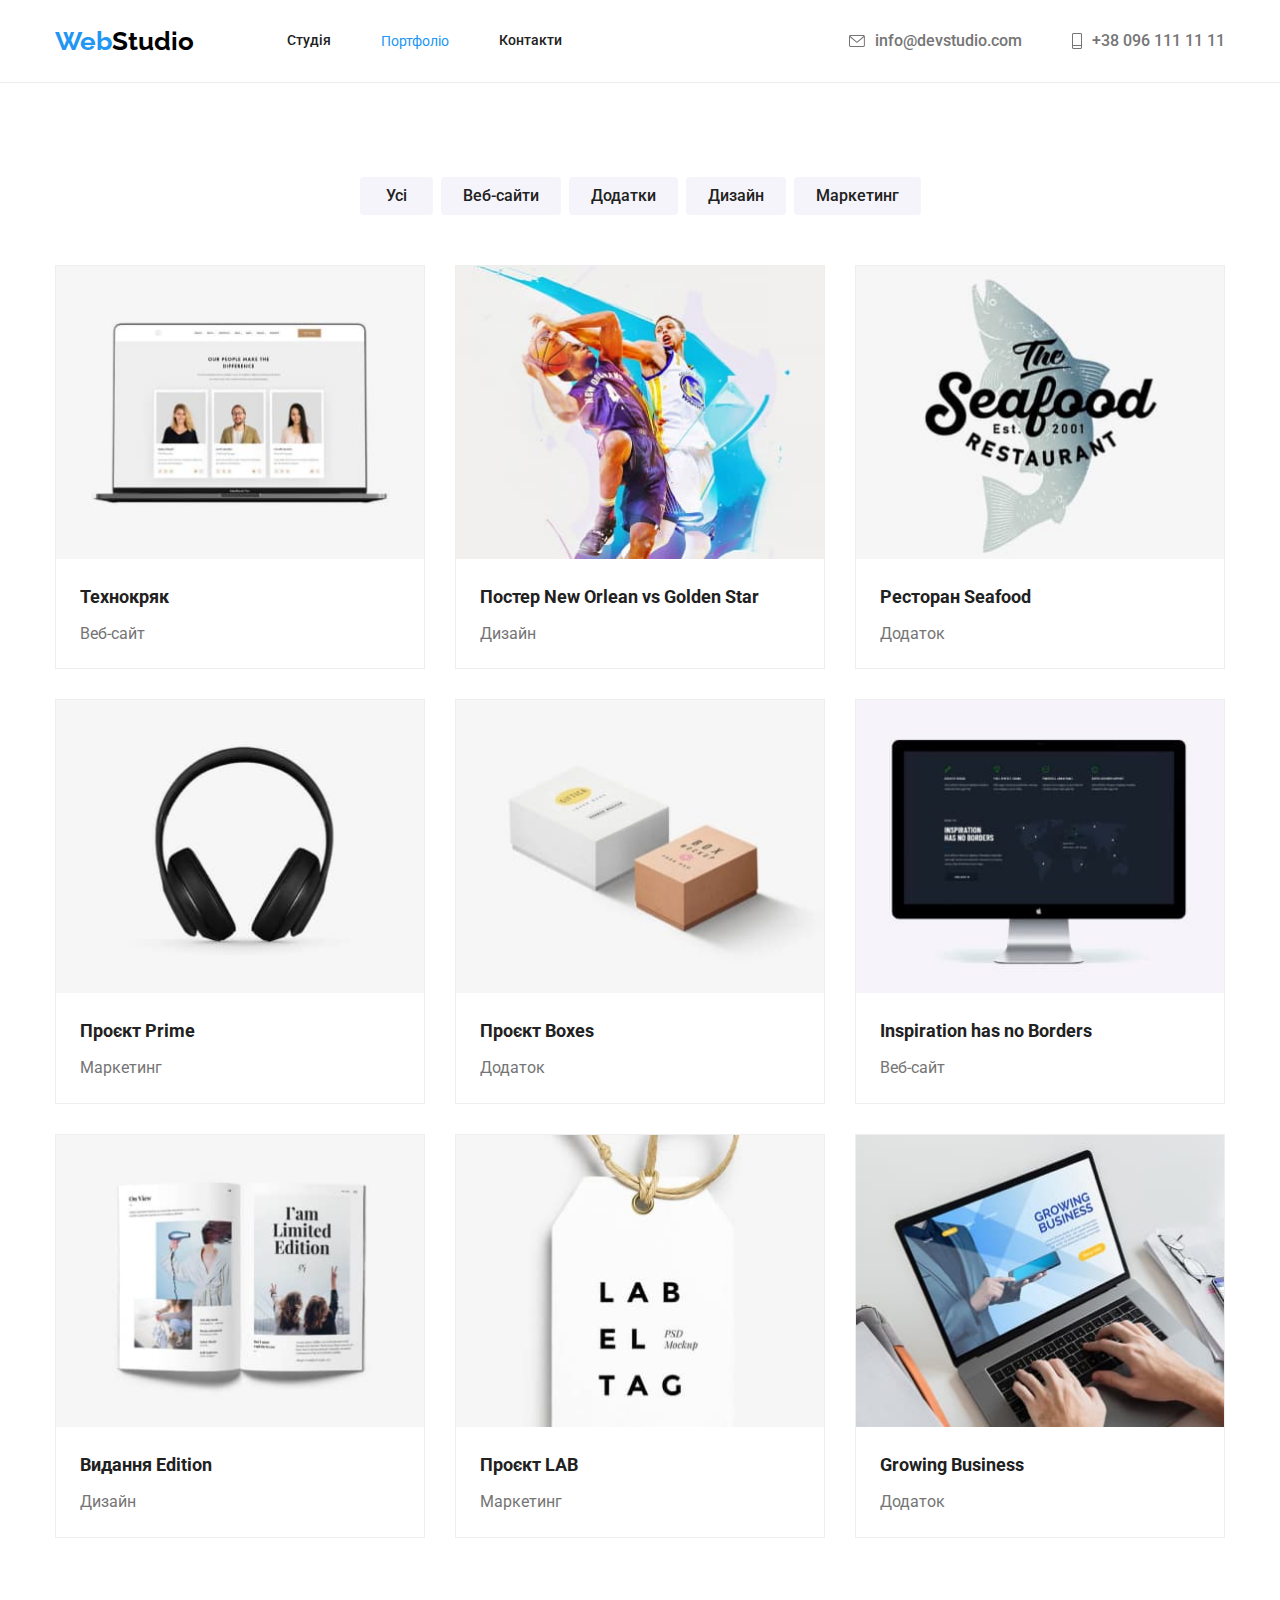
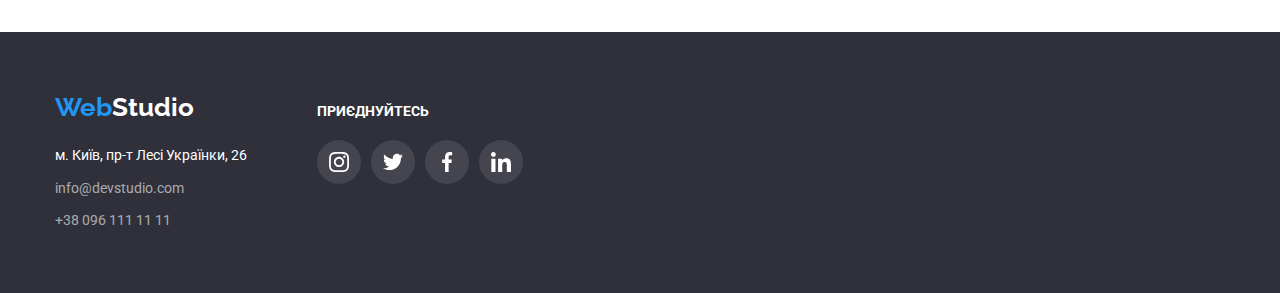
==== portfolio.html @ 89efb615 "1" ====
<!DOCTYPE html>
<html lang="uk">
  <head>
    <meta charset="UTF-8" />
    <meta http-equiv="X-UA-Compatible" content="IE=edge" />
    <meta name="viewport" content="width=device-width, initial-scale=1.0" />
    <title>Portfolio</title>
    <link rel="preconnect" href="https://fonts.googleapis.com" />
    <link rel="preconnect" href="https://fonts.gstatic.com" crossorigin />
    <link
      href="https://fonts.googleapis.com/css2?family=Raleway:wght@700&family=Roboto:wght@400;500;700;900&display=swap"
      rel="stylesheet"
    />
    <link
      rel="stylesheet"
      href="https://cdn.jsdelivr.net/npm/modern-normalize@1.1.0/modern-normalize.min.css"
    />
    <link rel="stylesheet" href="./css/styles.css" />
  </head>
  <body>
    <header class="line">
      <div class="container header-flex">
        <nav class="head-menu">
          <a href="./index.html" class="logo" lang="en"> Web<span class="logo2">Studio</span></a>
          <ul class="site-navigation list">
            <li class="item"><a href="./index.html" class="site-nav">Студія</a></li>
            <li class="item"><a href="./portfolio.html" class="class-nav">Портфоліо</a></li>
            <li class="item"><a href="" class="site-nav">Контакти</a></li>
          </ul>
        </nav>
        <ul class="list contact-menu">
          <li class="header-contact">
            <a href="mailto:info@devstudio.com" class="class-contact">
              <svg class="contact-icon-svg" width="16" height="12">
                <use href="./images/icons.svg#icon-envelope"></use>
              </svg>
              info@devstudio.com
            </a>
          </li>
          <li class="header-contact">
            <a href="tel:+380961111111" class="class-contact">
              <svg class="contact-icon-svg" width="10" height="16">
                <use href="./images/icons.svg#icon-vector"></use>
              </svg>
              +38 096 111 11 11
            </a>
          </li>
        </ul>
      </div>
    </header>
    <section class="section">
      <div class="container">
        <!-- Кнопки портфоліо -->

        <h1 class="visually-hidden">Портфоліо</h1>
        <ul class="list btn-flex">
          <li class="list-btn"><button type="button" class="button-portfolio">Усі</button></li>
          <li class="list-btn">
            <button type="button" class="button-portfolio">Веб-сайти</button>
          </li>
          <li class="list-btn"><button type="button" class="button-portfolio">Додатки</button></li>
          <li class="list-btn"><button type="button" class="button-portfolio">Дизайн</button></li>
          <li class="list-btn">
            <button type="button" class="button-portfolio">Маркетинг</button>
          </li>
        </ul>

        <!-- Сітка єлементів -->

        <ul class="list flex-container">
          <li class="flex-element">
            <a href="" class="portfolio-link">
              <img src="./images/img_port_1.jpg" width="370" alt=" Вигляд Веб сайту технокряк " />
              <div class="portfolio-box">
                <h2 class="title-h2-2">Технокряк</h2>
                <p class="text-team-2">Веб-сайт</p>
              </div></a
            >
          </li>
          <li class="flex-element">
            <a href="" class="portfolio-link">
              <div class="portfolio-wrapper">
                <img
                  src="./images/img_port_2.jpg"
                  width="370"
                  alt="Дизайн постеру New Orlean vs Golden Star"
                />
                <p class="overlay">
                  Ресурс пропонує комплексні пропозиції з різним рівнем функціоналу та сервісів. Все
                  це дозволить відвідувачу отримати вичерпні відомості про компанію чи приватну
                  особу.
                </p>
              </div>
              <div class="portfolio-box">
                <h2 class="title-h2-2">Постер <span lang="en">New Orlean vs Golden Star</span></h2>
                <p class="text-team-2">Дизайн</p>
              </div></a
            >
          </li>
          <li class="flex-element">
            <a href="" class="portfolio-link">
              <img
                src="./images/img_port_3.jpg"
                width="370"
                alt="Вигляд додатку до ресторану Морепродукти"
              />
              <div class="portfolio-box">
                <h2 class="title-h2-2">Ресторан <span lang="en">Seafood</span></h2>
                <p class="text-team-2">Додаток</p>
              </div></a
            >
          </li>
          <li class="flex-element">
            <a href="" class="portfolio-link">
              <img src="./images/img_port_4.jpg" width="370" alt="Маркетинг проєкту Премьер" />
              <div class="portfolio-box">
                <h2 class="title-h2-2">Проєкт <span lang="en">Prime</span></h2>
                <p class="text-team-2">Маркетинг</p>
              </div></a
            >
          </li>
          <li class="flex-element">
            <a href="" class="portfolio-link">
              <img src="./images/img_port_5.jpg" width="370" alt="додаток проєкту Коробочки" />
              <div class="portfolio-box">
                <h2 class="title-h2-2">Проєкт <span lang="en">Boxes</span></h2>
                <p class="text-team-2">Додаток</p>
              </div></a
            >
          </li>
          <li class="flex-element">
            <a href="" class="portfolio-link">
              <img
                src="./images/img_port_6.jpg"
                width="370"
                alt="Вигляд веб сайту Натхнення немає кордонів"
              />
              <div class="portfolio-box">
                <h2 class="title-h2-2" lang="en">Inspiration has no Borders</h2>
                <p class="text-team-2">Веб-сайт</p>
              </div></a
            >
          </li>
          <li class="flex-element">
            <a href="" class="portfolio-link">
              <img
                src="./images/img_port_7.jpg"
                width="370"
                alt="Віигляд дизайну видання Лімитована версія"
              />
              <div class="portfolio-box">
                <h2 class="title-h2-2">Видання <span lang="en">Edition</span></h2>
                <p class="text-team-2">Дизайн</p>
              </div></a
            >
          </li>
          <li class="flex-element">
            <a href="" class="portfolio-link">
              <img src="./images/img_port_8.jpg" width="370" alt="маркетинг проєкту ЛАБ" />
              <div class="portfolio-box">
                <h2 class="title-h2-2">Проєкт <span lang="en">LAB</span></h2>
                <p class="text-team-2">Маркетинг</p>
              </div></a
            >
          </li>
          <li class="flex-element">
            <a href="" class="portfolio-link">
              <img
                src="./images/img_port_9.jpg"
                width="370"
                alt="Вигляд додатку Зростаючий бізнес"
              />
              <div class="portfolio-box">
                <h2 class="title-h2-2" lang="en">Growing Business</h2>
                <p class="text-team-2">Додаток</p>
              </div></a
            >
          </li>
        </ul>
      </div>
    </section>
    <footer class="section-footer">
      <div class="container footer-block">
        <div class="">
          <a href="./index.html" class="logo" lang="en"> Web<span class="logo3">Studio</span></a>
          <address class="contact">
            <ul class="site-footer list">
              <li class="footer-bottom">
                <a href="https://goo.gl/maps/ReowiNLjcF3ipeQF8" class="site-footer-2 link"
                  >м. Київ, пр-т Лесі Українки, 26</a
                >
              </li>
              <li class="footer-bottom">
                <a href="mailto:info@devstudio.com" class="site-footer link">info@devstudio.com</a>
              </li>
              <li><a href="tel:+380961111111" class="site-footer link">+38 096 111 11 11</a></li>
            </ul>
          </address>
        </div>

        <!-- Футер соцмережі -->

        <div class="footer-list">
          <p class="footer-connect">Приєднуйтесь</p>
          <ul class="list footer-icon">
            <li>
              <a href="" class="footer-fon">
                <svg aria-label="" width="20" height="20">
                  <use href="./images/icons.svg#icon-instagram"></use>
                </svg>
              </a>
            </li>
            <li>
              <a href="" class="footer-fon">
                <svg aria-label="" width="20" height="20">
                  <use href="./images/icons.svg#icon-twitter"></use>
                </svg>
              </a>
            </li>
            <li>
              <a href="" class="footer-fon">
                <svg aria-label="" width="20" height="20">
                  <use href="./images/icons.svg#icon-facebook"></use>
                </svg>
              </a>
            </li>
            <li>
              <a href="" class="footer-fon">
                <svg aria-label="" width="20" height="20">
                  <use href="./images/icons.svg#icon-linkedin"></use>
                </svg>
              </a>
            </li>
          </ul>
        </div>
      </div>
    </footer>
  </body>
</html>
---- css/styles.css ----
:root {
  --primary-font-color: rgba(117, 117, 117, 1);
  --primari-buckground-color: rgba(255, 255, 255, 1);
  --secondary-font-color: rgba(33, 150, 243, 1);
  --third-font-color: rgba(33, 33, 33, 1);
  --font-color-footer: rgba(255, 255, 255, 0.6);
  --font-color-logo-2: rgba(0, 0, 0, 1);
  --buckground-color-1: rgba(245, 244, 250, 1);
  --buckground-color-2: rgba(47, 48, 58, 1);
  --contact-color: rgba(117, 117, 117, 1);
}

body {
  background-color: var(--primari-buckground-color);
  color: var(--primary-font-color);
  font-family: 'Roboto', sans-serif;
  font-weight: 400;
  font-size: 14px;
}

/* Відміна підкреслення у посилань */

a {
  text-decoration: none;
}

/* a:hover {
  color: #2196F3;
}

a:hover svg {
  color: #2196F3;
} */

/* Скидання маркувань списку */

.list {
  list-style: none;
}

img {
  display: block;
}

/* Скидання стилів марджин */

h1,
h2,
h3,
h4,
p {
  margin-top: 0;
  margin-bottom: 0;
}

ul {
  margin-top: 0;
  margin-bottom: 0;
  padding-left: 0;
}

/* Приховання заголовків */

.visually-hidden {
  position: absolute;
  white-space: nowrap;
  width: 1px;
  height: 1px;
  overflow: hidden;
  border: 0;
  padding: 0;
  clip: rect(0 0 0 0);
  clip-path: inset(50%);
  margin: -1px;
}

img {
  display: block;
  max-width: 100%;
  height: auto;
}

/* Ширина */

.container {
  width: 1200px;
  margin-left: auto;
  margin-right: auto;
  padding-left: 15px;
  padding-right: 15px;
}

/* Відступи */

.section {
  padding-top: 94px;
  padding-bottom: 94px;
}

.header-flex {
  display: flex;
  align-items: center;
}

/* Логотип */

.logo {
  color: var(--secondary-font-color);
  font-family: 'Raleway', 'sans-serif';
  font-weight: 700;
  font-size: 26px;
  line-height: 1.19;
}

.logo2 {
  color: var(--font-color-logo-2);
}

.logo3 {
  color: var(--primari-buckground-color);
}

/*  Навігація */

.site-navigation {
  display: flex;
  margin-left: 93px;
}

.site-navigation .item:not(:last-child) {
  margin-right: 50px;
}

.head-menu {
  display: flex;
  align-items: center;
}

.site-nav {
  color: var(--third-font-color);
  font-weight: 500;
  line-height: 1.14;

  display: block;
  padding-top: 32px;
  padding-bottom: 32px;
}

.site-nav:hover,
.site-nav:focus {
  color: var(--secondary-font-color);
}

.class-nav {
  color: var(--secondary-font-color);

  display: block;
  padding-top: 32px;
  padding-bottom: 32px;
}

.class-contact {
  display: inline-flex;
  padding: 32px 0px 32px;
  align-items: center;

  color: var(--contact-color);
  font-weight: 500;
  line-height: 1.14;
  font-size: 16px;
}

.class-contact:hover,
.class-contact:focus {
  color: var(--secondary-font-color);
}

.line {
  border-bottom: 1px solid rgba(236, 236, 236, 1);
}

/* Герой */

.title-h1 {
  text-transform: uppercase;
  color: var(--primari-buckground-color);
  font-weight: 900;
  font-size: 44px;
  line-height: 1.36;

  max-width: 696px;
  margin-left: auto;
  margin-right: auto;
  margin-bottom: 30px;
}

.section-hero {
  background-image: linear-gradient(rgba(47, 48, 58, 0.4), rgba(47, 48, 58, 0.4)),
    url(../images/bg.jpg);

  background-repeat: no-repeat;
  background-position: center;

  padding-top: 200px;
  padding-bottom: 200px;
  text-align: center;
  background-color: var(--buckground-color-2);
  background-size: 1600px;
}

/* Кнопка замовлення */

.button-posluga {
  background-color: var(--secondary-font-color);
  color: var(--primari-buckground-color);
  cursor: pointer;
  font-weight: 700;
  font-size: 16px;
  line-height: 1.87;
  border-radius: 4px;
  border: none;

  display: inline-block;
  width: 216px;
  height: 50px;
}

.button-posluga:hover,
.button-posluga:focus {
  background-color: rgba(24, 140, 232, 1);
  color: var(--primari-buckground-color);
  cursor: pointer;
}

/* Заголовок переваг */

.title-h3 {
  text-transform: uppercase;
  color: var(--third-font-color);
  font-weight: 700;
  font-size: 14px;
  line-height: 1.14;
  max-width: 270px;

  margin-bottom: 10px;
}

/* Перелік переваг */

.list-perevag {
  display: flex;
  column-gap: 30px;
}

.text-perevag {
  line-height: 1.7;
  max-width: 270px;
}

/* Заголовок наша робота-команда */

.title-h2 {
  color: var(--third-font-color);
  font-weight: 700;
  font-size: 36px;
  line-height: 1.16;

  margin-bottom: 50px;
  text-align: center;
}

.section-bott {
  padding-bottom: 94px;
}

/* Наша робота */

.hobby {
  display: flex;
  column-gap: 30px;
}

/* колір фону команди*/

.color-team {
  background-color: var(--buckground-color-1);
}

.list-team {
  display: flex;
  column-gap: 30px;
}

.color-foto-team {
  background-color: var(--primari-buckground-color);
  max-width: 270px;
  text-align: center;
}

.profession {
  color: var(--primary-font-color);
  font-size: 16px;
  line-height: 1.9;
  margin-bottom: 16px;
}

.text-team {
  font-size: 16px;
  line-height: 1.19;
}

/* footer font color */

.site-footer {
  color: var(--font-color-footer);
  line-height: 1.7;
}

.site-footer:hover,
.site-footer:focus {
  color: var(--secondary-font-color);
}

.site-footer-2 {
  color: var(--primari-buckground-color);
}

.site-footer-2:hover,
.site-footer-2:focus {
  color: var(--secondary-font-color);
}

/* Нормалізація шрифту посилань */

.contact {
  font-style: normal;
  margin-top: 20px;
}

/* Кліенти */

.client {
  padding: 0;
  margin: 0;
  display: flex;
  column-gap: 30px;
  justify-content: center;
}

.client-fon {
  padding: 0;
  margin: 0;
  display: flex;
  width: 170px;
  height: 92px;
  border: 1px solid #afb1b8;
  border-radius: 4px;
  align-items: center;
  justify-content: center;
}

.client-fon svg {
  fill: rgba(175, 177, 184, 1);
}

.client-fon:hover svg,
.client-fon:focus svg {
  fill: rgba(33, 150, 243, 1);
}

.client-fon:hover,
.client-fon:focus {
  border: 1px solid rgba(33, 150, 243, 1);
  border-radius: 4px;
  fill: rgba(33, 150, 243, 1);
}

/* Секція футер */

.footer-bottom {
  margin-bottom: 9px;
}

.section-footer {
  background-color: var(--buckground-color-2);
  line-height: 1.7;

  padding: 60px 0px;
}

/* Портфолио */

/* Заголовок */

.title-h2-2 {
  color: var(--third-font-color);
  font-weight: 700;
  font-size: 18px;
  line-height: 2;

  max-width: 322px;
  margin-left: 24px;
}

.text-team-2 {
  font-family: 'Roboto', sans-serif;
  font-weight: 400;
  font-size: 16px;
  line-height: 1.87;
  color: rgba(117, 117, 117, 1);

  padding-top: 4px;
  max-width: 322px;
  margin-left: 24px;
}

.portfolio-box {
  padding: 20px 0px;
}

/* Кнопки портфоліо */

.btn-flex {
  display: flex;
  justify-content: center;
  margin-bottom: 50px;
  column-gap: 8px;
}

.button-portfolio {
  display: inline-block;
  min-width: 73px;
  padding: 6px 22px;
  border-radius: 4px;
  border: none;

  background-color: var(--buckground-color-1);
  color: var(--third-font-color);
  cursor: pointer;
  font-weight: 500;
  font-size: 16px;
  line-height: 1.62;
}

.button-portfolio:focus,
.button-portfolio:hover {
  background-color: var(--secondary-font-color);
  color: var(--primari-buckground-color);
  box-shadow: 0px 3px 1px rgba(0, 0, 0, 0.1), 0px 1px 2px rgba(0, 0, 0, 0.08),
    0px 2px 2px rgba(0, 0, 0, 0.12);
  border-radius: 4px;
}

/* Сітка єлементів */

.flex-container {
  padding: 0;
  margin: 0;

  display: flex;
  flex-wrap: wrap;
  margin-left: -30px;
  margin-top: -30px;
}

.flex-container .flex-element {
  width: 370px;
  border: 1px solid #eeeeee;

  flex-basis: calc(100% / 3 -30px);
  margin-left: 30px;
  margin-top: 30px;
}

.portfolio-link {
  display: block;
}

.portfolio-link:hover,
.portfolio-link:focus {
  box-shadow: 0px 1px 1px rgba(0, 0, 0, 0.12), 0px 4px 4px rgba(0, 0, 0, 0.06),
    1px 4px 6px rgba(0, 0, 0, 0.16);
}

.contact-icon {
  display: flex;
  align-items: center;
  justify-content: center;
  background-size: 32px 32px;
  margin-right: 10px;
  width: 161px;
}

.contact-menu {
  display: flex;
  margin-left: auto;
}

.header-contact + .header-contact {
  margin-left: 50px;
}

.header-contact:hover,
.header-contact:focus {
  color: var(--accent-color);
}

.contact-icon-svg {
  margin-right: 10px;
  fill: currentColor;
}

.perevagi-list {
  display: flex;
}

.perevagi-fon:not(:last-child) {
  margin-right: 30px;
  max-width: 270px;
}

.perevagi-icon {
  display: flex;
  width: 270px;
  height: 120px;
  align-items: center;
  justify-content: center;
  flex-direction: column;
  margin-bottom: 30px;

  background-color: var(--buckground-color-1);
}

.icon-win {
  align-items: center;
}

.color-foto-team {
  box-shadow: 0px 1px 3px rgba(0, 0, 0, 0.12), 0px 1px 1px rgba(0, 0, 0, 0.14),
    0px 2px 1px rgba(0, 0, 0, 0.2);
  border-radius: 0px 0px 4px 4px;
}

/* Команда */

.title-h3-2 {
  color: var(--third-font-color);
  font-weight: 500;
  font-size: 16px;
  line-height: 1.19;
  margin-bottom: 10px;
}

.team-box {
  padding: 30px 0px;
}

.team-icon {
  padding: 0;
  margin: 0;
  display: flex;
  column-gap: 10px;
  justify-content: center;
}

.team-fon {
  width: 44px;
  height: 44px;
  border-radius: 50%;
  display: flex;
  align-items: center;
  justify-content: center;
}

.team-fon svg {
  fill: rgba(175, 177, 184, 1);
}

.team-fon:hover,
.team-fon:focus {
  background-color: rgba(33, 150, 243, 1);
}

.team-fon:hover svg,
.team-fon:focus svg {
  fill: rgba(255, 255, 255, 1);
}

/* Футер соцмережі */

.footer-connect {
  text-transform: uppercase;
  color: var(--primari-buckground-color);
  font-weight: 700;
  font-size: 14px;
  line-height: 1.14;

  margin-bottom: 20px;
}

.footer-icon {
  display: flex;
  padding: 0;
  margin-top: 0;
  gap: 10px;
  align-items: center;
}

.footer-fon {
  width: 44px;
  height: 44px;
  background-color: rgba(255, 255, 255, 0.1);
  border-radius: 50%;
  display: flex;
  align-items: center;
  justify-content: center;
}

.footer-fon svg {
  fill: rgba(255, 255, 255, 1);
}

.footer-fon:hover,
.footer-fon:focus {
  background-color: rgba(33, 150, 243, 1);
}

.section-footer .footer-block {
  display: flex;
  align-items: baseline;
}

.section-footer .footer-list {
  margin-left: 70px;
}

/* Оверлей */

.overlay {
  font-family: 'Roboto', sans-serif;
  font-weight: 400;
  font-size: 18px;
  color: var(--primari-buckground-color);
  background-color: rgba(33, 150, 243, 0.9);
  line-height: 1.55;
  letter-spacing: 3em;

  padding: 63px 24px;

  position: absolute;
  top: 0;
  left: 0;
  height: 100%;
  width: 100%;
  overflow: auto;
  transform: translateY(100%);
}

.portfolio-wrapper:hover .owerlay,
.portfolio-wrapper:focus .owerlay {
  transform: translateY(0);
}

.portfolio-wrapper {
  position: relative;
  overflow: hidden;
}

/*  */

/* Модальне вікно */

.backdrop {
  position: fixed;
  top: 0;
  left: 0;
  width: 100%;
  height: 100%;
  background-color: rgba(0, 0, 0, 0.2);
  z-index: 100;
  transition: opacity 250ms ease visibility 250ms ease;
}

.backdrop.is-hidden {
  visibility: hidden;
  opacity: 0;
  pointer-events: none;
}

.modal {
  width: 528px;
  height: 580px;
  background-color: var(--primari-buckground-color);
  position: absolute;
  top: 50%;
  left: 50%;
  transform: translate(-50%, -50%);
}

.modal-close {
  background-color: rgba(255, 255, 255, 1);
  padding: 0;
  position: absolute;
  top: 8px;
  right: 8px;
  border-radius: 50%;
}
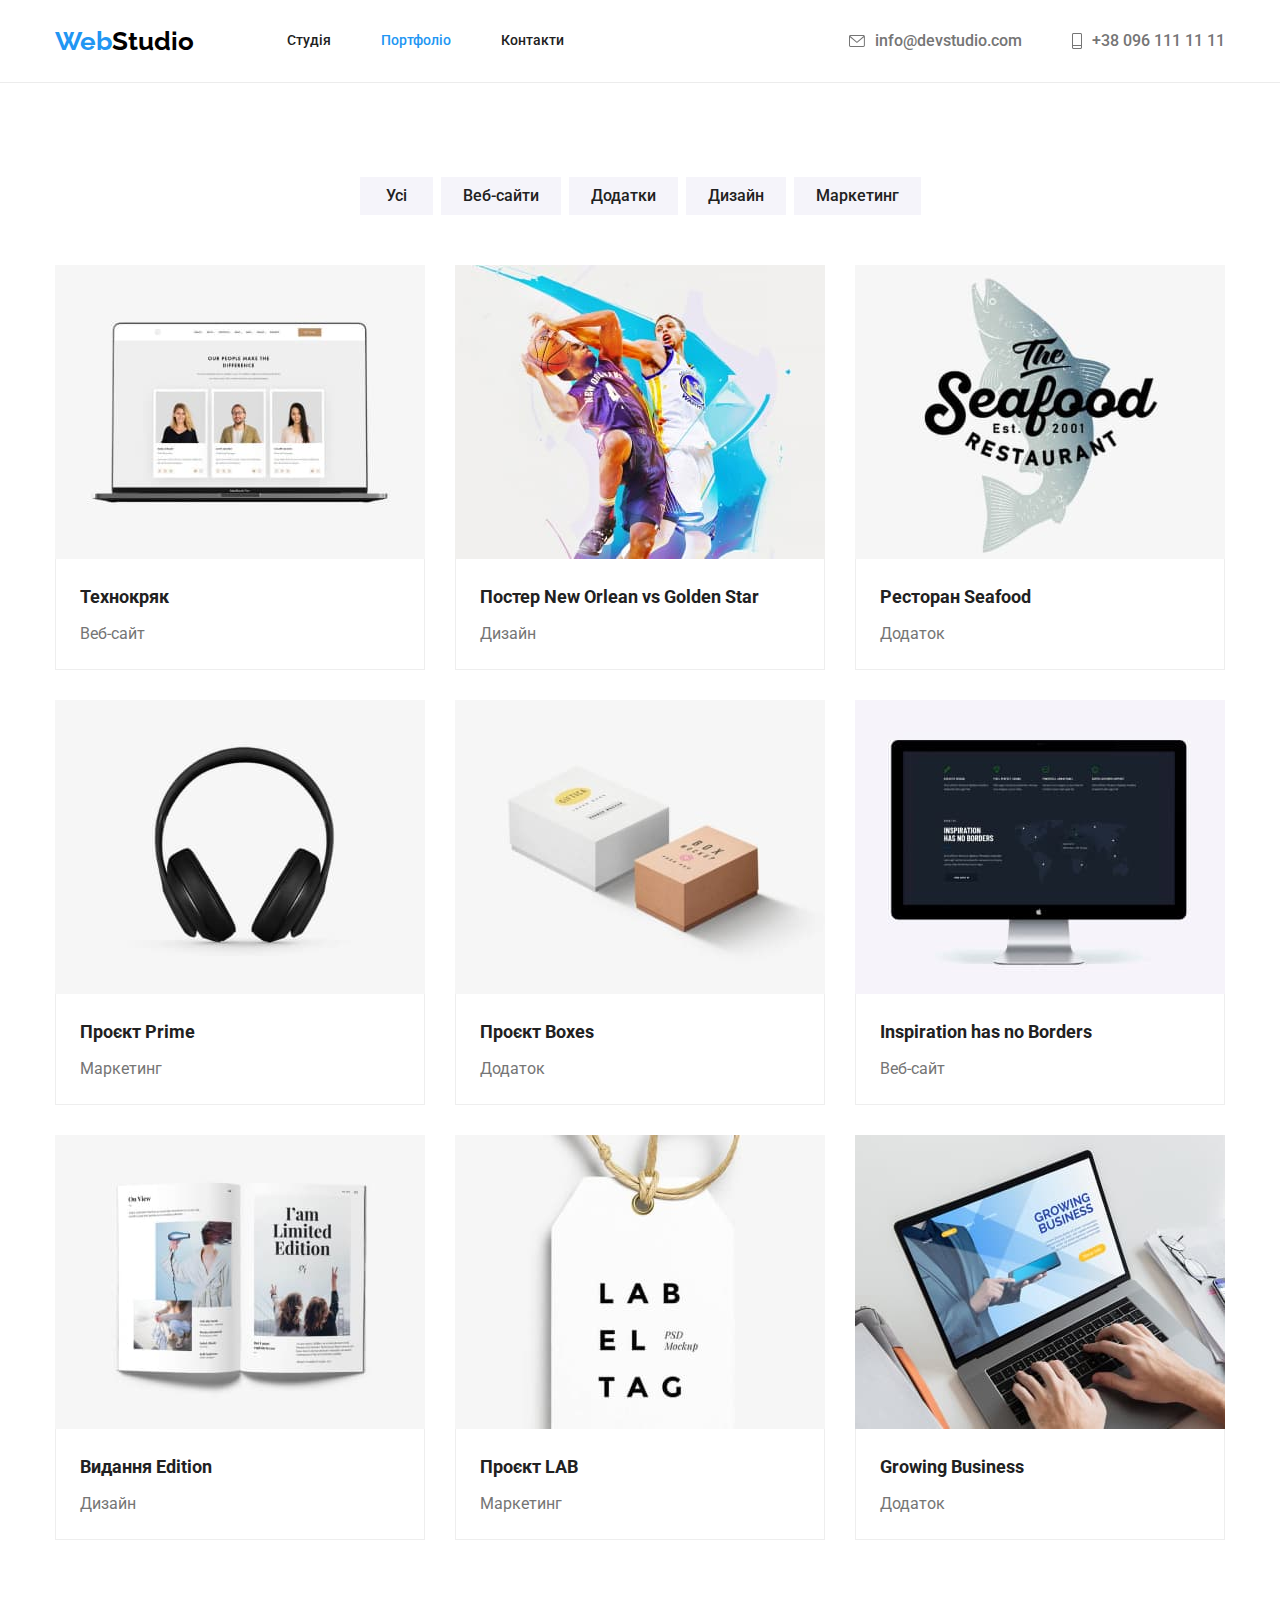
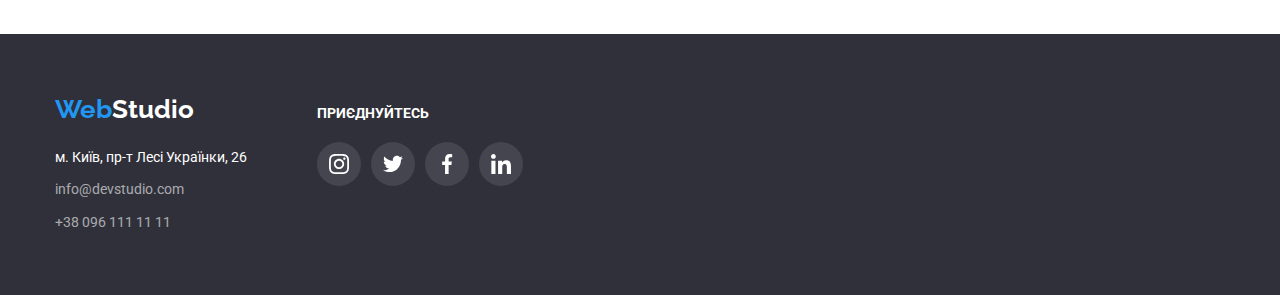
==== commit 891b62a6: "poloska" ====
--- a/portfolio.html
+++ b/portfolio.html
@@ -24,7 +24,7 @@
           <a href="./index.html" class="logo" lang="en"> Web<span class="logo2">Studio</span></a>
           <ul class="site-navigation list">
             <li class="item"><a href="./index.html" class="site-nav">Студія</a></li>
-            <li class="item"><a href="./portfolio.html" class="class-nav">Портфоліо</a></li>
+            <li class="item"><a href="./portfolio.html" class="site-nav current">Портфоліо</a></li>
             <li class="item"><a href="" class="site-nav">Контакти</a></li>
           </ul>
         </nav>
@@ -70,7 +70,14 @@
         <ul class="list flex-container">
           <li class="flex-element">
             <a href="" class="portfolio-link">
+              <div class="portfolio-wrapper">
               <img src="./images/img_port_1.jpg" width="370" alt=" Вигляд Веб сайту технокряк " />
+              <p class="overlay">
+                Ресурс пропонує комплексні пропозиції з різним рівнем функціоналу та сервісів. Все
+                це дозволить відвідувачу отримати вичерпні відомості про компанію чи приватну
+                особу.
+              </p>
+            </div>
               <div class="portfolio-box">
                 <h2 class="title-h2-2">Технокряк</h2>
                 <p class="text-team-2">Веб-сайт</p>
@@ -99,11 +106,18 @@
           </li>
           <li class="flex-element">
             <a href="" class="portfolio-link">
+              <div class="portfolio-wrapper">
               <img
                 src="./images/img_port_3.jpg"
                 width="370"
                 alt="Вигляд додатку до ресторану Морепродукти"
               />
+              <p class="overlay">
+                Ресурс пропонує комплексні пропозиції з різним рівнем функціоналу та сервісів. Все
+                це дозволить відвідувачу отримати вичерпні відомості про компанію чи приватну
+                особу.
+              </p>
+            </div>
               <div class="portfolio-box">
                 <h2 class="title-h2-2">Ресторан <span lang="en">Seafood</span></h2>
                 <p class="text-team-2">Додаток</p>
@@ -112,7 +126,14 @@
           </li>
           <li class="flex-element">
             <a href="" class="portfolio-link">
+              <div class="portfolio-wrapper">
               <img src="./images/img_port_4.jpg" width="370" alt="Маркетинг проєкту Премьер" />
+              <p class="overlay">
+                Ресурс пропонує комплексні пропозиції з різним рівнем функціоналу та сервісів. Все
+                це дозволить відвідувачу отримати вичерпні відомості про компанію чи приватну
+                особу.
+              </p>
+            </div>
               <div class="portfolio-box">
                 <h2 class="title-h2-2">Проєкт <span lang="en">Prime</span></h2>
                 <p class="text-team-2">Маркетинг</p>
@@ -121,7 +142,14 @@
           </li>
           <li class="flex-element">
             <a href="" class="portfolio-link">
+              <div class="portfolio-wrapper">
               <img src="./images/img_port_5.jpg" width="370" alt="додаток проєкту Коробочки" />
+              <p class="overlay">
+                Ресурс пропонує комплексні пропозиції з різним рівнем функціоналу та сервісів. Все
+                це дозволить відвідувачу отримати вичерпні відомості про компанію чи приватну
+                особу.
+              </p>
+            </div>
               <div class="portfolio-box">
                 <h2 class="title-h2-2">Проєкт <span lang="en">Boxes</span></h2>
                 <p class="text-team-2">Додаток</p>
@@ -130,11 +158,18 @@
           </li>
           <li class="flex-element">
             <a href="" class="portfolio-link">
+              <div class="portfolio-wrapper">
               <img
                 src="./images/img_port_6.jpg"
                 width="370"
                 alt="Вигляд веб сайту Натхнення немає кордонів"
               />
+              <p class="overlay">
+                Ресурс пропонує комплексні пропозиції з різним рівнем функціоналу та сервісів. Все
+                це дозволить відвідувачу отримати вичерпні відомості про компанію чи приватну
+                особу.
+              </p>
+            </div>
               <div class="portfolio-box">
                 <h2 class="title-h2-2" lang="en">Inspiration has no Borders</h2>
                 <p class="text-team-2">Веб-сайт</p>
@@ -143,11 +178,18 @@
           </li>
           <li class="flex-element">
             <a href="" class="portfolio-link">
+              <div class="portfolio-wrapper">
               <img
                 src="./images/img_port_7.jpg"
                 width="370"
                 alt="Віигляд дизайну видання Лімитована версія"
               />
+              <p class="overlay">
+                Ресурс пропонує комплексні пропозиції з різним рівнем функціоналу та сервісів. Все
+                це дозволить відвідувачу отримати вичерпні відомості про компанію чи приватну
+                особу.
+              </p>
+            </div>
               <div class="portfolio-box">
                 <h2 class="title-h2-2">Видання <span lang="en">Edition</span></h2>
                 <p class="text-team-2">Дизайн</p>
@@ -156,7 +198,14 @@
           </li>
           <li class="flex-element">
             <a href="" class="portfolio-link">
+              <div class="portfolio-wrapper">
               <img src="./images/img_port_8.jpg" width="370" alt="маркетинг проєкту ЛАБ" />
+              <p class="overlay">
+                Ресурс пропонує комплексні пропозиції з різним рівнем функціоналу та сервісів. Все
+                це дозволить відвідувачу отримати вичерпні відомості про компанію чи приватну
+                особу.
+              </p>
+            </div>
               <div class="portfolio-box">
                 <h2 class="title-h2-2">Проєкт <span lang="en">LAB</span></h2>
                 <p class="text-team-2">Маркетинг</p>
@@ -165,11 +214,18 @@
           </li>
           <li class="flex-element">
             <a href="" class="portfolio-link">
+              <div class="portfolio-wrapper">
               <img
                 src="./images/img_port_9.jpg"
                 width="370"
                 alt="Вигляд додатку Зростаючий бізнес"
               />
+              <p class="overlay">
+                Ресурс пропонує комплексні пропозиції з різним рівнем функціоналу та сервісів. Все
+                це дозволить відвідувачу отримати вичерпні відомості про компанію чи приватну
+                особу.
+              </p>
+            </div>
               <div class="portfolio-box">
                 <h2 class="title-h2-2" lang="en">Growing Business</h2>
                 <p class="text-team-2">Додаток</p>
--- a/css/styles.css
+++ b/css/styles.css
@@ -10,6 +10,8 @@
   --contact-color: rgba(117, 117, 117, 1);
 }
 
+/* 250ms cubic-bezier(0.4, 0, 0.2, 1) */
+
 body {
   background-color: var(--primari-buckground-color);
   color: var(--primary-font-color);
@@ -23,14 +25,6 @@
 a {
   text-decoration: none;
 }
-
-/* a:hover {
-  color: #2196F3;
-}
-
-a:hover svg {
-  color: #2196F3;
-} */
 
 /* Скидання маркувань списку */
 
@@ -144,6 +138,7 @@
   display: block;
   padding-top: 32px;
   padding-bottom: 32px;
+  transition: color 250ms cubic-bezier(0.4, 0, 0.2, 1);
 }
 
 .site-nav:hover,
@@ -151,13 +146,23 @@
   color: var(--secondary-font-color);
 }
 
-.class-nav {
+.site-nav.current {
   color: var(--secondary-font-color);
+}
+
+.site-nav.class-nav::after {
+  color: var(--secondary-font-color);
+  position: absolute;
 
   display: block;
-  padding-top: 32px;
-  padding-bottom: 32px;
-}
+  content: '';
+  width: 100%;
+  height: 4px;
+  border-radius: 2px;
+  bottom: -1px;
+}
+
+/* Контакти */
 
 .class-contact {
   display: inline-flex;
@@ -168,12 +173,38 @@
   font-weight: 500;
   line-height: 1.14;
   font-size: 16px;
+  transition: color 250ms cubic-bezier(0.4, 0, 0.2, 1);
 }
 
 .class-contact:hover,
 .class-contact:focus {
   color: var(--secondary-font-color);
 }
+
+.contact-icon {
+  display: flex;
+  align-items: center;
+  justify-content: center;
+  background-size: 32px 32px;
+  margin-right: 10px;
+  width: 161px;
+}
+
+.contact-menu {
+  display: flex;
+  margin-left: auto;
+}
+
+.header-contact + .header-contact {
+  margin-left: 50px;
+}
+
+.contact-icon-svg {
+  margin-right: 10px;
+  fill: currentColor;
+}
+
+/* Лінія хедера */
 
 .line {
   border-bottom: 1px solid rgba(236, 236, 236, 1);
@@ -223,6 +254,7 @@
   display: inline-block;
   width: 216px;
   height: 50px;
+  transition: background-color 250ms cubic-bezier(0.4, 0, 0.2, 1);
 }
 
 .button-posluga:hover,
@@ -314,6 +346,7 @@
 .site-footer {
   color: var(--font-color-footer);
   line-height: 1.7;
+  transition: color 250ms cubic-bezier(0.4, 0, 0.2, 1);
 }
 
 .site-footer:hover,
@@ -323,6 +356,7 @@
 
 .site-footer-2 {
   color: var(--primari-buckground-color);
+  transition: color 250ms cubic-bezier(0.4, 0, 0.2, 1);
 }
 
 .site-footer-2:hover,
@@ -357,10 +391,12 @@
   border-radius: 4px;
   align-items: center;
   justify-content: center;
+  transition: border 250ms cubic-bezier(0.4, 0, 0.2, 1);
 }
 
 .client-fon svg {
   fill: rgba(175, 177, 184, 1);
+  transition: fill 250ms cubic-bezier(0.4, 0, 0.2, 1);
 }
 
 .client-fon:hover svg,
@@ -372,7 +408,6 @@
 .client-fon:focus {
   border: 1px solid rgba(33, 150, 243, 1);
   border-radius: 4px;
-  fill: rgba(33, 150, 243, 1);
 }
 
 /* Секція футер */
@@ -416,6 +451,8 @@
 
 .portfolio-box {
   padding: 20px 0px;
+  border: 1px solid rgba(238, 238, 238, 1);
+  border-top: none;
 }
 
 /* Кнопки портфоліо */
@@ -431,7 +468,6 @@
   display: inline-block;
   min-width: 73px;
   padding: 6px 22px;
-  border-radius: 4px;
   border: none;
 
   background-color: var(--buckground-color-1);
@@ -440,6 +476,10 @@
   font-weight: 500;
   font-size: 16px;
   line-height: 1.62;
+  transition: color 250ms cubic-bezier(0.4, 0, 0.2, 1);
+  transition: background-color 250ms cubic-bezier(0.4, 0, 0.2, 1);
+  transition: border-radius 250ms cubic-bezier(0.4, 0, 0.2, 1);
+  transition: box-shadow 250ms cubic-bezier(0.4, 0, 0.2, 1);
 }
 
 .button-portfolio:focus,
@@ -465,7 +505,6 @@
 
 .flex-container .flex-element {
   width: 370px;
-  border: 1px solid #eeeeee;
 
   flex-basis: calc(100% / 3 -30px);
   margin-left: 30px;
@@ -474,40 +513,13 @@
 
 .portfolio-link {
   display: block;
+  transition: box-shadow 250ms cubic-bezier(0.4, 0, 0.2, 1);
 }
 
 .portfolio-link:hover,
 .portfolio-link:focus {
   box-shadow: 0px 1px 1px rgba(0, 0, 0, 0.12), 0px 4px 4px rgba(0, 0, 0, 0.06),
     1px 4px 6px rgba(0, 0, 0, 0.16);
-}
-
-.contact-icon {
-  display: flex;
-  align-items: center;
-  justify-content: center;
-  background-size: 32px 32px;
-  margin-right: 10px;
-  width: 161px;
-}
-
-.contact-menu {
-  display: flex;
-  margin-left: auto;
-}
-
-.header-contact + .header-contact {
-  margin-left: 50px;
-}
-
-.header-contact:hover,
-.header-contact:focus {
-  color: var(--accent-color);
-}
-
-.contact-icon-svg {
-  margin-right: 10px;
-  fill: currentColor;
 }
 
 .perevagi-list {
@@ -570,10 +582,12 @@
   display: flex;
   align-items: center;
   justify-content: center;
+  transition: background-color 250ms cubic-bezier(0.4, 0, 0.2, 1);
 }
 
 .team-fon svg {
   fill: rgba(175, 177, 184, 1);
+  transition: fill 250ms cubic-bezier(0.4, 0, 0.2, 1);
 }
 
 .team-fon:hover,
@@ -614,6 +628,7 @@
   display: flex;
   align-items: center;
   justify-content: center;
+  transition: background-color 250ms cubic-bezier(0.4, 0, 0.2, 1);
 }
 
 .footer-fon svg {
@@ -635,6 +650,11 @@
 }
 
 /* Оверлей */
+
+.portfolio-wrapper {
+  position: relative;
+  overflow: hidden;
+}
 
 .overlay {
   font-family: 'Roboto', sans-serif;
@@ -643,7 +663,6 @@
   color: var(--primari-buckground-color);
   background-color: rgba(33, 150, 243, 0.9);
   line-height: 1.55;
-  letter-spacing: 3em;
 
   padding: 63px 24px;
 
@@ -652,21 +671,14 @@
   left: 0;
   height: 100%;
   width: 100%;
-  overflow: auto;
   transform: translateY(100%);
-}
-
-.portfolio-wrapper:hover .owerlay,
-.portfolio-wrapper:focus .owerlay {
-  transform: translateY(0);
-}
-
-.portfolio-wrapper {
-  position: relative;
-  overflow: hidden;
-}
-
-/*  */
+  transition: transform 250ms cubic-bezier(0.4, 0, 0.2, 1);
+}
+
+.portfolio-link:hover .overlay,
+.portfolio-link:focus .overlay {
+  transform: translateY(0%);
+}
 
 /* Модальне вікно */
 
@@ -681,7 +693,7 @@
   transition: opacity 250ms ease visibility 250ms ease;
 }
 
-.backdrop.is-hidden {
+.is-hidden {
   visibility: hidden;
   opacity: 0;
   pointer-events: none;
@@ -697,11 +709,45 @@
   transform: translate(-50%, -50%);
 }
 
-.modal-close {
-  background-color: rgba(255, 255, 255, 1);
-  padding: 0;
+.close-btn {
   position: absolute;
   top: 8px;
   right: 8px;
+  display: flex;
+  align-items: center;
+  justify-content: center;
+  width: 30px;
+  height: 30px;
+
+  background-color: transparent;
   border-radius: 50%;
-}
+  border: 1px solid rgba(0, 0, 0, 0.1);
+  padding: 0px;
+}
+
+.hobby li {
+  position: relative;
+}
+
+.description {
+  position: absolute;
+  display: flex;
+  align-items: center;
+  justify-content: center;
+  left: 0;
+  bottom: 0;
+  width: 100%;
+  height: 70px;
+  left: 0;
+  bottom: 0;
+  background: rgba(47, 48, 58, 0.8);
+}
+
+.description-text {
+  font-weight: 700;
+  line-height: 1.14;
+  text-align: center;
+  color: var(--primari-buckground-color);
+  text-transform: uppercase;
+  padding: 27px 0px;
+}
